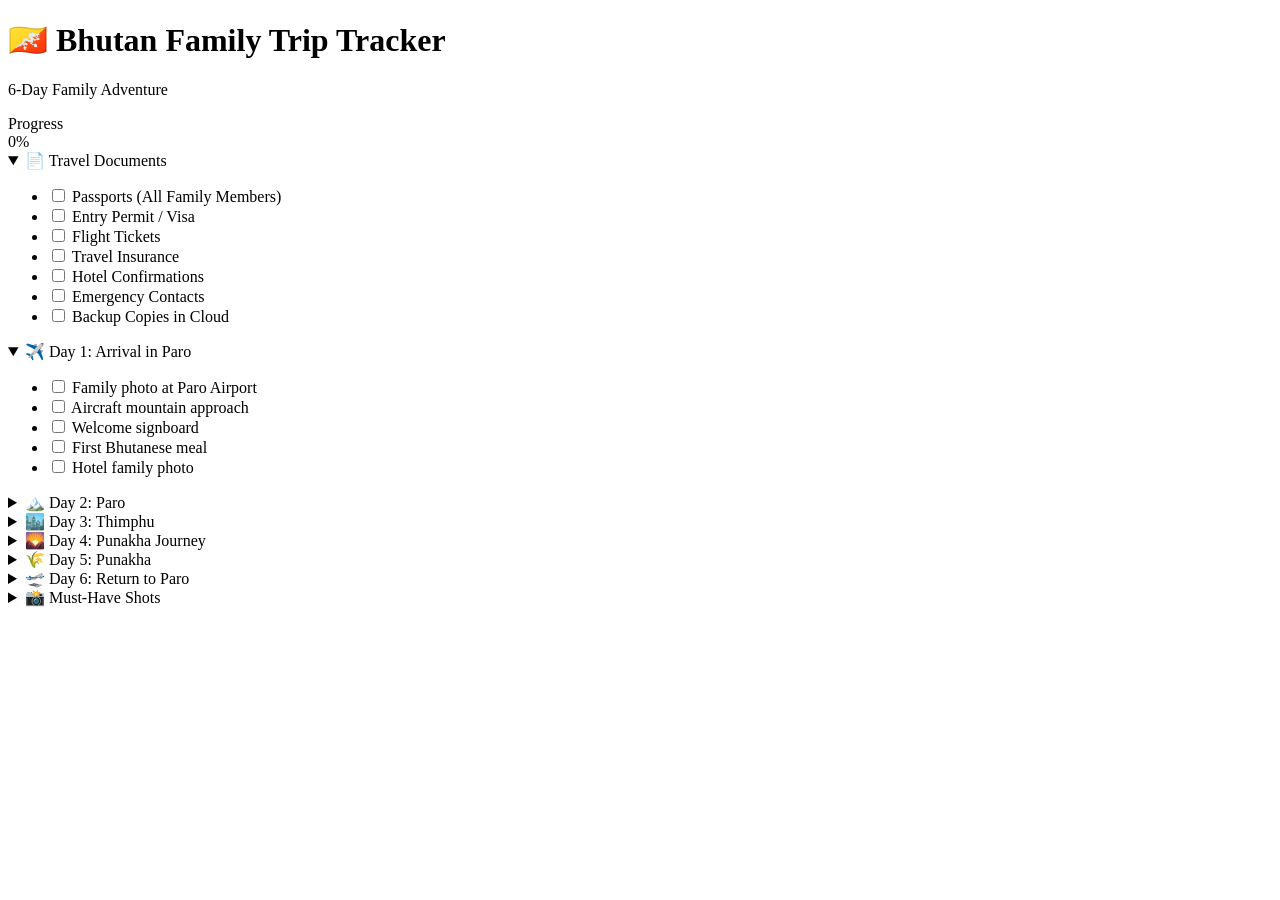
==== index.html @ db9e828f "Create index.html" ====
<!DOCTYPE html>
<html lang="en">
<head>
    <meta charset="UTF-8">
    <meta name="viewport" content="width=device-width, initial-scale=1.0">
    <title>Bhutan Family Trip Tracker</title>
    <stylesheet src="styles.css">
</head>
<body>

    <div class="container">

        <header>
            <h1>🇧🇹 Bhutan Family Trip Tracker</h1>
            <p>6-Day Family Adventure</p>

            <div class="progress-card">
                <span>Progress</span>
                <div class="progress-bar">
                    <div id="progress-fill"></div>
                </div>
                <span id="progress-text">0%</span>
            </div>
        </header>

        <details open>
            <summary>📄 Travel Documents</summary>
            <ul>
                <li><input type="checkbox"> Passports (All Family Members)</li>
                <li><input type="checkbox"> Entry Permit / Visa</li>
                <li><input type="checkbox"> Flight Tickets</li>
                <li><input type="checkbox"> Travel Insurance</li>
                <li><input type="checkbox"> Hotel Confirmations</li>
                <li><input type="checkbox"> Emergency Contacts</li>
                <li><input type="checkbox"> Backup Copies in Cloud</li>
            </ul>
        </details>

        <details open>
            <summary>✈️ Day 1: Arrival in Paro</summary>
            <ul>
                <li><input type="checkbox"> Family photo at Paro Airport</li>
                <li><input type="checkbox"> Aircraft mountain approach</li>
                <li><input type="checkbox"> Welcome signboard</li>
                <li><input type="checkbox"> First Bhutanese meal</li>
                <li><input type="checkbox"> Hotel family photo</li>
            </ul>
        </details>

        <details>
            <summary>🏔️ Day 2: Paro</summary>
            <ul>
                <li><input type="checkbox"> Tiger's Nest viewpoint</li>
                <li><input type="checkbox"> Family hiking photo</li>
                <li><input type="checkbox"> Prayer flags</li>
                <li><input type="checkbox"> Traditional architecture</li>
                <li><input type="checkbox"> Valley views</li>
            </ul>
        </details>

        <details>
            <summary>🏙️ Day 3: Thimphu</summary>
            <ul>
                <li><input type="checkbox"> Buddha Dordenma</li>
                <li><input type="checkbox"> Memorial Chorten</li>
                <li><input type="checkbox"> Clock Tower Square</li>
                <li><input type="checkbox"> Family street photo</li>
                <li><input type="checkbox"> Local handicrafts</li>
            </ul>
        </details>

        <details>
            <summary>🌄 Day 4: Punakha Journey</summary>
            <ul>
                <li><input type="checkbox"> Dochula Pass</li>
                <li><input type="checkbox"> 108 Chortens</li>
                <li><input type="checkbox"> Himalayan panorama</li>
                <li><input type="checkbox"> Suspension Bridge</li>
                <li><input type="checkbox"> Punakha Dzong</li>
            </ul>
        </details>

        <details>
            <summary>🌾 Day 5: Punakha</summary>
            <ul>
                <li><input type="checkbox"> Riverside scenery</li>
                <li><input type="checkbox"> Rice terraces</li>
                <li><input type="checkbox"> Mountain portrait</li>
                <li><input type="checkbox"> Village life</li>
                <li><input type="checkbox"> Sunset photo</li>
            </ul>
        </details>

        <details>
            <summary>🛫 Day 6: Return to Paro</summary>
            <ul>
                <li><input type="checkbox"> Traditional dress photo</li>
                <li><input type="checkbox"> Souvenirs photo</li>
                <li><input type="checkbox"> Airport farewell photo</li>
                <li><input type="checkbox"> Final family selfie</li>
            </ul>
        </details>

        <details>
            <summary>📸 Must-Have Shots</summary>
            <ul>
                <li><input type="checkbox"> Tiger's Nest Family Photo</li>
                <li><input type="checkbox"> Dochula Pass Family Photo</li>
                <li><input type="checkbox"> Punakha Dzong Family Photo</li>
                <li><input type="checkbox"> One Meal Photo Daily</li>
                <li><input type="checkbox"> One Sunrise/Sunset Daily</li>
                <li><input type="checkbox"> Selfie at Every Location</li>
            </ul>
        </details>

    </div>

<script>
const checkboxes = document.querySelectorAll("input[type='checkbox']");

checkboxes.forEach((box, index) => {
    const saved = localStorage.getItem("bhutan_" + index);

    if (saved === "true") {
        box.checked = true;
    }

    box.addEventListener("change", () => {
        localStorage.setItem("bhutan_" + index, box.checked);
        updateProgress();
    });
});

function updateProgress() {
    const total = checkboxes.length;
    const completed = document.querySelectorAll("input[type='checkbox'\]:checked").length;
    const percent = Math.round((completed / total) * 100);

    document.getElementById("progress-fill").style.width = percent + "%";
    document.getElementById("progress-text").innerText = percent + "%";
}

updateProgress();
</script>

</body>
</html>
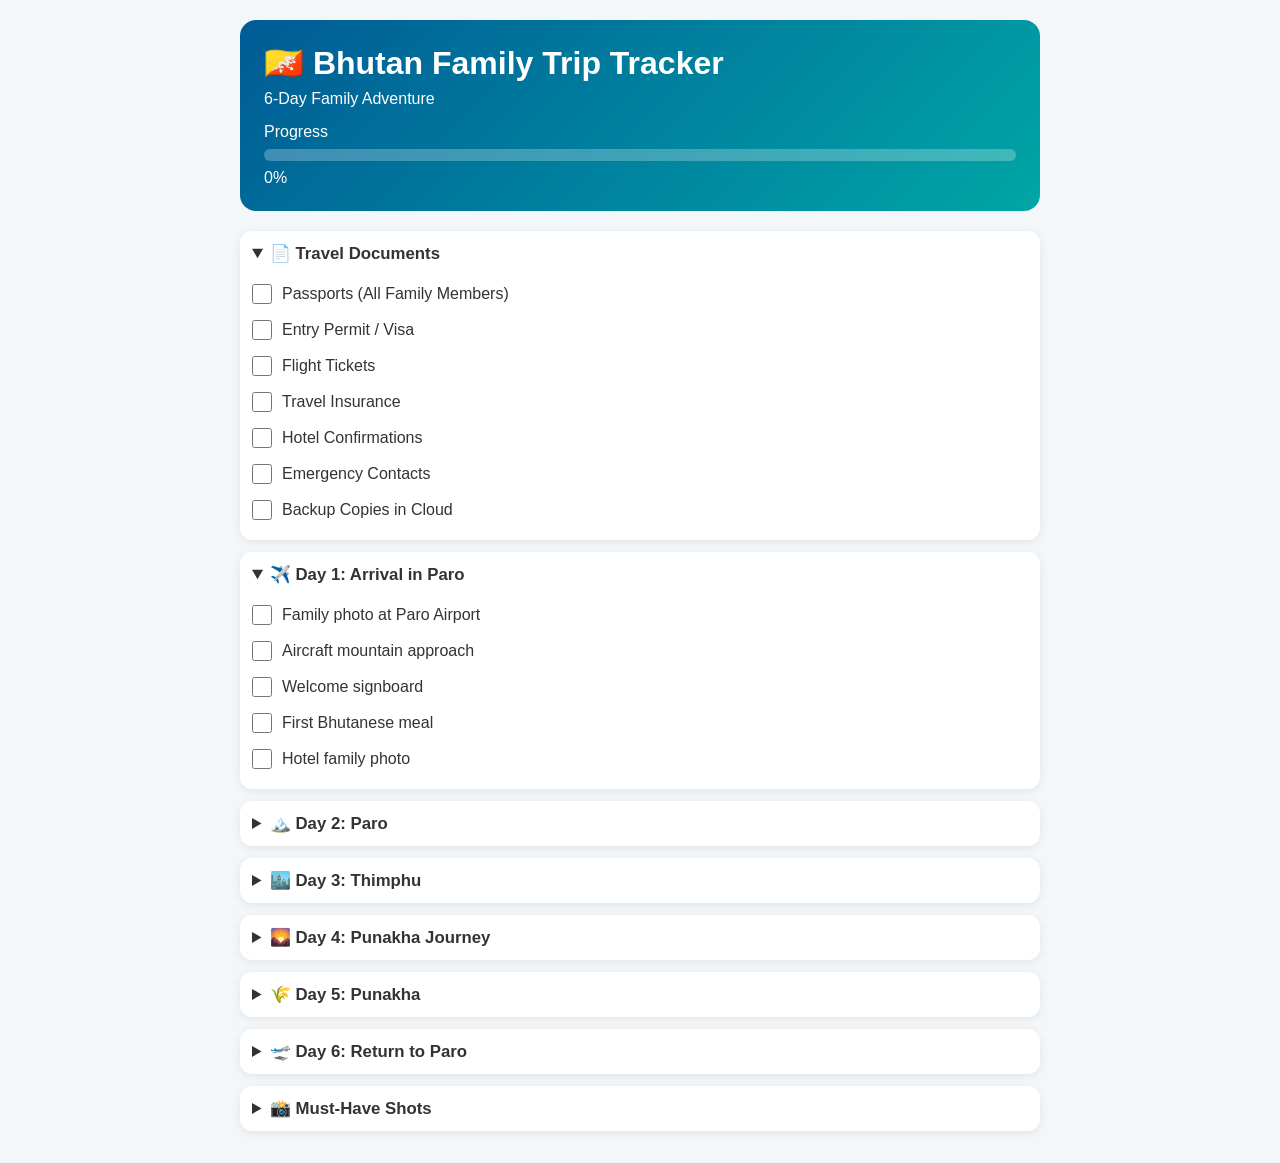
==== commit dce312ea: "Fix stylesheet link in index.html" ====
--- a/index.html
+++ b/index.html
@@ -4,7 +4,7 @@
     <meta charset="UTF-8">
     <meta name="viewport" content="width=device-width, initial-scale=1.0">
     <title>Bhutan Family Trip Tracker</title>
-    <stylesheet src="styles.css">
+    <link rel="stylesheet" href="styles.css">
 </head>
 <body>
 
--- a/styles.css
+++ b/styles.css
@@ -0,0 +1,91 @@
+* {
+    box-sizing: border-box;
+    margin: 0;
+    padding: 0;
+}
+
+body {
+    font-family: Segoe UI, Arial, sans-serif;
+    background: #f4f7fa;
+    color: #333;
+    padding: 20px;
+}
+
+.container {
+    max-width: 800px;
+    margin: auto;
+}
+
+header {
+    background: linear-gradient(135deg, #005b96, #00a6a6);
+    color: white;
+    padding: 24px;
+    border-radius: 16px;
+    margin-bottom: 20px;
+}
+
+header h1 {
+    margin-bottom: 8px;
+}
+
+.progress-card {
+    margin-top: 15px;
+}
+
+.progress-bar {
+    width: 100%;
+    height: 12px;
+    background: rgba(255,255,255,.25);
+    border-radius: 20px;
+    overflow: hidden;
+    margin: 8px 0;
+}
+
+#progress-fill {
+    width: 0%;
+    height: 100%;
+    background: #7CFC00;
+    transition: width 0.3s ease;
+}
+
+details {
+    background: white;
+    margin-bottom: 12px;
+    border-radius: 12px;
+    padding: 12px;
+    box-shadow: 0 2px 8px rgba(0,0,0,.08);
+}
+
+summary {
+    font-weight: 600;
+    cursor: pointer;
+    font-size: 1.05rem;
+}
+
+ul {
+    list-style: none;
+    margin-top: 12px;
+}
+
+li {
+    padding: 8px 0;
+    display: flex;
+    align-items: center;
+    gap: 10px;
+}
+
+input[type="checkbox"] {
+    width: 20px;
+    height: 20px;
+    accent-color: #008060;
+}
+
+@media (max-width: 600px) {
+    body {
+        padding: 10px;
+    }
+
+    summary {
+        font-size: 1rem;
+    }
+}
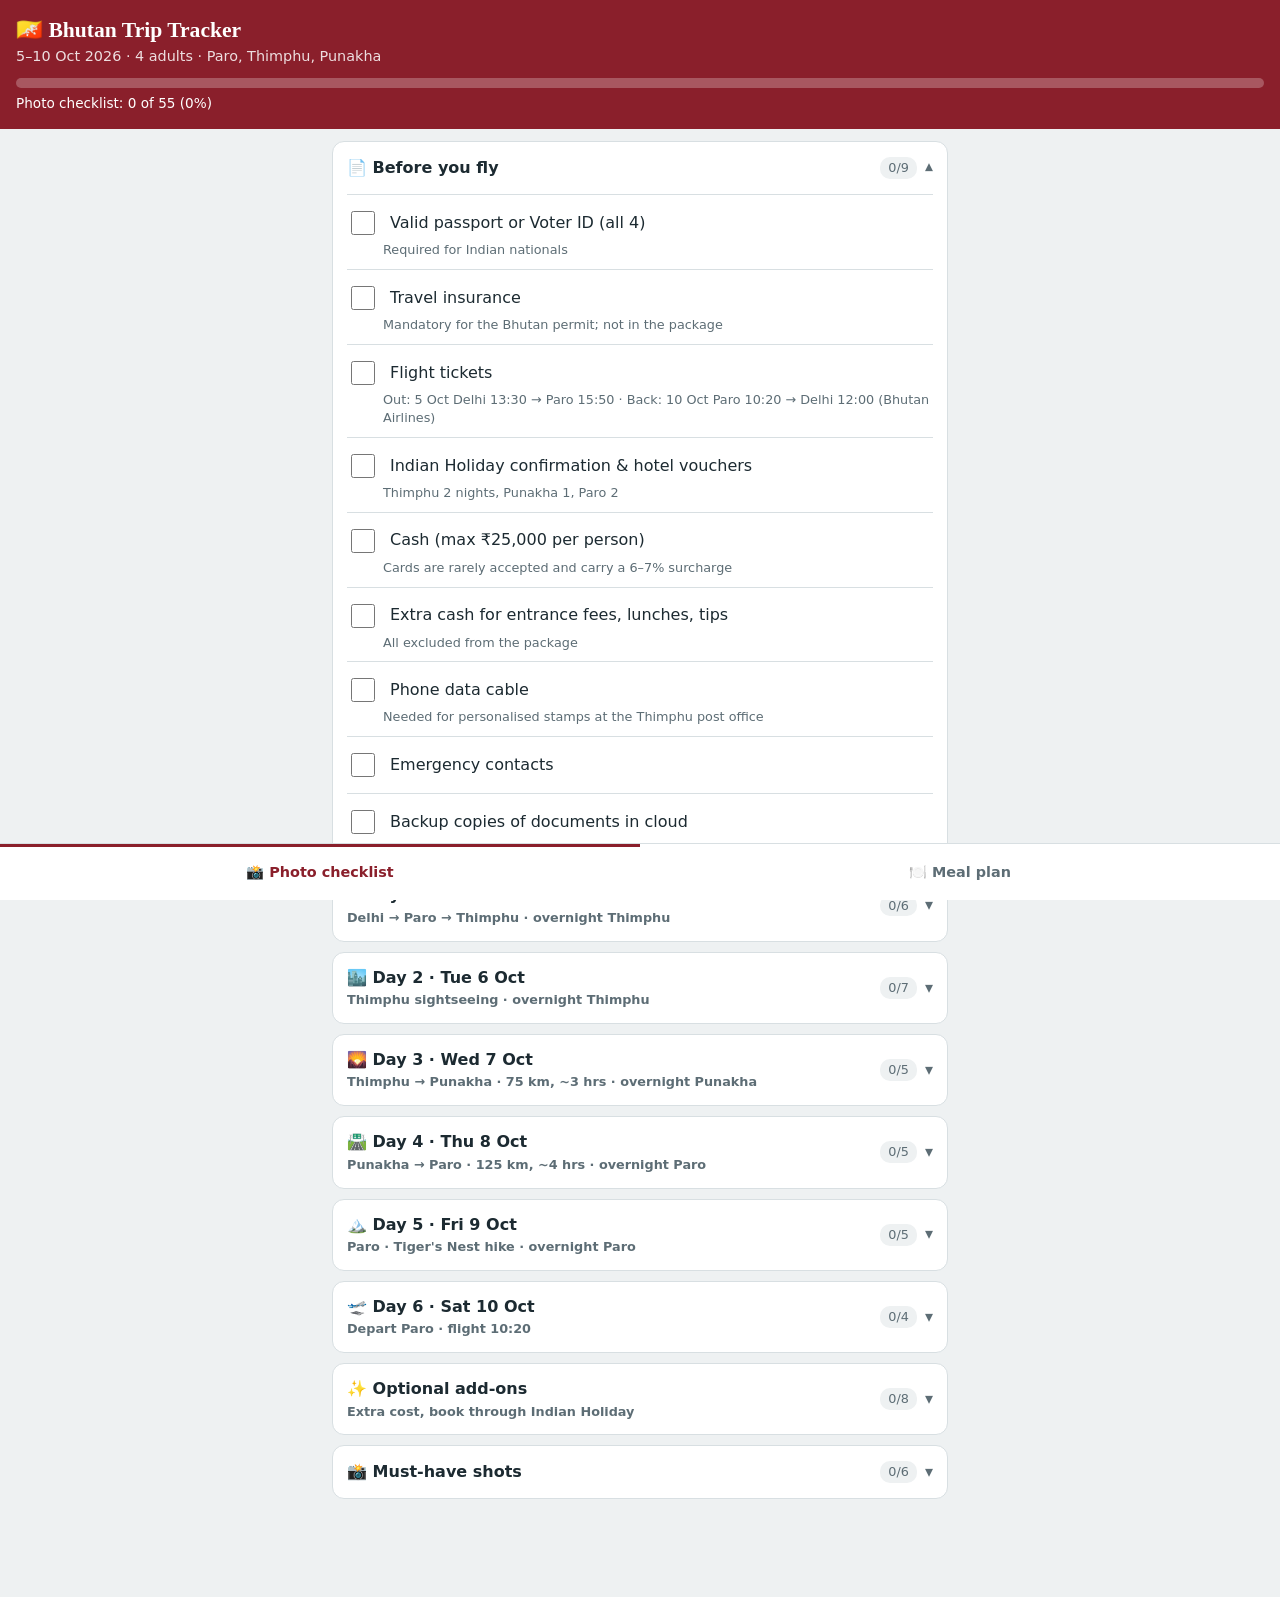
==== commit 0fb075d5: "Create index.html" ====
--- a/index.html
+++ b/index.html
@@ -1,147 +1,243 @@
 <!DOCTYPE html>
 <html lang="en">
 <head>
-    <meta charset="UTF-8">
-    <meta name="viewport" content="width=device-width, initial-scale=1.0">
-    <title>Bhutan Family Trip Tracker</title>
-    <link rel="stylesheet" href="styles.css">
+<meta charset="UTF-8">
+<meta name="viewport" content="width=device-width, initial-scale=1, viewport-fit=cover">
+<title>Bhutan Trip Tracker</title>
+<style>
+:root{--bg:#eef1f2;--card:#fff;--ink:#1c2a31;--mute:#5d6d75;--line:#d8dfe2;--maroon:#8a1f2b;--saffron:#e0a21b;--ok:#2f7d4f;--warn:#b3261e}
+*{box-sizing:border-box}
+html,body{margin:0}
+body{background:var(--bg);color:var(--ink);font:16px/1.4 system-ui,-apple-system,"Segoe UI",Roboto,sans-serif;padding-bottom:calc(76px + env(safe-area-inset-bottom,0px));-webkit-text-size-adjust:100%}
+header{background:var(--maroon);color:#fff;padding:calc(18px + env(safe-area-inset-top,0px)) 16px 16px}
+h1{font:700 1.35rem/1.2 Georgia,"Iowan Old Style",serif;margin:0}
+header p{margin:2px 0 12px;opacity:.85;font-size:.9rem}
+.bar{height:10px;background:rgba(255,255,255,.25);border-radius:6px;overflow:hidden}
+.bar i{display:block;height:100%;width:0;background:var(--saffron);transition:width .25s}
+#ptext{margin-top:6px;font-size:.85rem}
+main{padding:12px;max-width:640px;margin:0 auto}
+.tab{display:none}.tab.on{display:block}
+details{background:var(--card);border:1px solid var(--line);border-radius:12px;margin-bottom:10px;overflow:hidden}
+summary{list-style:none;cursor:pointer;padding:14px;font-weight:600;display:flex;justify-content:space-between;gap:8px;align-items:center;min-height:52px}
+summary::-webkit-details-marker{display:none}
+summary::after{content:"▾";color:var(--mute);transition:transform .2s}
+details[open]>summary::after{transform:rotate(180deg)}
+.cnt{margin-left:auto;font-weight:500;font-size:.8rem;color:var(--mute);background:var(--bg);border-radius:10px;padding:2px 8px}
+ul{list-style:none;margin:0;padding:0 14px 8px}
+li{border-top:1px solid var(--line);padding:4px 0}
+label{display:flex;gap:12px;align-items:center;min-height:48px;cursor:pointer}
+input[type=checkbox]{width:24px;height:24px;flex:none;accent-color:var(--maroon)}
+li.done label span.t{text-decoration:line-through;color:var(--mute)}
+small{display:block;margin:-6px 0 6px 36px;color:var(--mute);font-size:.8rem}
+.tools{margin:0 0 8px 36px;display:flex;flex-direction:column;gap:8px}
+.tools textarea{width:100%;font:inherit;font-size:.9rem;border:1px solid var(--line);border-radius:8px;padding:8px;min-height:44px}
+.tools input[type=file]{font-size:.85rem;max-width:100%}
+.tools img{max-width:100%;border-radius:8px}
+.map{text-decoration:none;font-size:1.1rem;padding:8px}
+.goals{background:var(--card);border:1px solid var(--line);border-radius:12px;padding:14px;margin-bottom:10px}
+.goals h2{font:700 1.05rem Georgia,serif;margin:0 0 10px}
+.g{margin-bottom:12px}
+.g .row{display:flex;justify-content:space-between;font-size:.9rem;margin-bottom:4px}
+.g .bar{background:var(--line)}
+.g .bar i{background:var(--ok)}.g.over .bar i{background:var(--warn)}.g.over .row b{color:var(--warn)}
+.mealh{font-weight:700;font-size:.8rem;color:var(--maroon);padding:12px 0 2px;border-top:1px solid var(--line)}
+.chips{display:flex;flex-wrap:wrap;gap:8px;padding:0 14px 14px}
+.chips span{background:#fbeceb;color:var(--warn);border-radius:16px;padding:6px 12px;font-size:.9rem}
+nav{position:fixed;left:0;right:0;bottom:0;display:flex;background:#fff;border-top:1px solid var(--line);padding-bottom:env(safe-area-inset-bottom,0px)}
+nav button{flex:1;border:0;background:none;font:600 .9rem system-ui;padding:14px 4px;min-height:56px;color:var(--mute)}
+nav button.on{color:var(--maroon);box-shadow:inset 0 3px var(--maroon)}
+:root:not([data-theme=light]){color-scheme:light}
+</style>
 </head>
 <body>
-
-    <div class="container">
-
-        <header>
-            <h1>🇧🇹 Bhutan Family Trip Tracker</h1>
-            <p>6-Day Family Adventure</p>
-
-            <div class="progress-card">
-                <span>Progress</span>
-                <div class="progress-bar">
-                    <div id="progress-fill"></div>
-                </div>
-                <span id="progress-text">0%</span>
-            </div>
-        </header>
-
-        <details open>
-            <summary>📄 Travel Documents</summary>
-            <ul>
-                <li><input type="checkbox"> Passports (All Family Members)</li>
-                <li><input type="checkbox"> Entry Permit / Visa</li>
-                <li><input type="checkbox"> Flight Tickets</li>
-                <li><input type="checkbox"> Travel Insurance</li>
-                <li><input type="checkbox"> Hotel Confirmations</li>
-                <li><input type="checkbox"> Emergency Contacts</li>
-                <li><input type="checkbox"> Backup Copies in Cloud</li>
-            </ul>
-        </details>
-
-        <details open>
-            <summary>✈️ Day 1: Arrival in Paro</summary>
-            <ul>
-                <li><input type="checkbox"> Family photo at Paro Airport</li>
-                <li><input type="checkbox"> Aircraft mountain approach</li>
-                <li><input type="checkbox"> Welcome signboard</li>
-                <li><input type="checkbox"> First Bhutanese meal</li>
-                <li><input type="checkbox"> Hotel family photo</li>
-            </ul>
-        </details>
-
-        <details>
-            <summary>🏔️ Day 2: Paro</summary>
-            <ul>
-                <li><input type="checkbox"> Tiger's Nest viewpoint</li>
-                <li><input type="checkbox"> Family hiking photo</li>
-                <li><input type="checkbox"> Prayer flags</li>
-                <li><input type="checkbox"> Traditional architecture</li>
-                <li><input type="checkbox"> Valley views</li>
-            </ul>
-        </details>
-
-        <details>
-            <summary>🏙️ Day 3: Thimphu</summary>
-            <ul>
-                <li><input type="checkbox"> Buddha Dordenma</li>
-                <li><input type="checkbox"> Memorial Chorten</li>
-                <li><input type="checkbox"> Clock Tower Square</li>
-                <li><input type="checkbox"> Family street photo</li>
-                <li><input type="checkbox"> Local handicrafts</li>
-            </ul>
-        </details>
-
-        <details>
-            <summary>🌄 Day 4: Punakha Journey</summary>
-            <ul>
-                <li><input type="checkbox"> Dochula Pass</li>
-                <li><input type="checkbox"> 108 Chortens</li>
-                <li><input type="checkbox"> Himalayan panorama</li>
-                <li><input type="checkbox"> Suspension Bridge</li>
-                <li><input type="checkbox"> Punakha Dzong</li>
-            </ul>
-        </details>
-
-        <details>
-            <summary>🌾 Day 5: Punakha</summary>
-            <ul>
-                <li><input type="checkbox"> Riverside scenery</li>
-                <li><input type="checkbox"> Rice terraces</li>
-                <li><input type="checkbox"> Mountain portrait</li>
-                <li><input type="checkbox"> Village life</li>
-                <li><input type="checkbox"> Sunset photo</li>
-            </ul>
-        </details>
-
-        <details>
-            <summary>🛫 Day 6: Return to Paro</summary>
-            <ul>
-                <li><input type="checkbox"> Traditional dress photo</li>
-                <li><input type="checkbox"> Souvenirs photo</li>
-                <li><input type="checkbox"> Airport farewell photo</li>
-                <li><input type="checkbox"> Final family selfie</li>
-            </ul>
-        </details>
-
-        <details>
-            <summary>📸 Must-Have Shots</summary>
-            <ul>
-                <li><input type="checkbox"> Tiger's Nest Family Photo</li>
-                <li><input type="checkbox"> Dochula Pass Family Photo</li>
-                <li><input type="checkbox"> Punakha Dzong Family Photo</li>
-                <li><input type="checkbox"> One Meal Photo Daily</li>
-                <li><input type="checkbox"> One Sunrise/Sunset Daily</li>
-                <li><input type="checkbox"> Selfie at Every Location</li>
-            </ul>
-        </details>
-
-    </div>
+<header>
+  <h1>🇧🇹 Bhutan Trip Tracker</h1>
+  <p>5–10 Oct 2026 · 4 adults · Paro, Thimphu, Punakha</p>
+  <div class="bar"><i id="pfill"></i></div>
+  <div id="ptext"></div>
+</header>
+<main>
+  <section id="tab-photo" class="tab on"></section>
+  <section id="tab-meal" class="tab"></section>
+</main>
+<nav>
+  <button data-tab="photo" class="on">📸 Photo checklist</button>
+  <button data-tab="meal">🍽️ Meal plan</button>
+</nav>
 
 <script>
-const checkboxes = document.querySelectorAll("input[type='checkbox']");
-
-checkboxes.forEach((box, index) => {
-    const saved = localStorage.getItem("bhutan_" + index);
-
-    if (saved === "true") {
-        box.checked = true;
-    }
-
-    box.addEventListener("change", () => {
-        localStorage.setItem("bhutan_" + index, box.checked);
-        updateProgress();
-    });
+const PHOTO=[
+ {id:'docs',t:'📄 Before you fly',open:1,items:[
+  ['Valid passport or Voter ID (all 4)','Required for Indian nationals'],
+  ['Travel insurance','Mandatory for the Bhutan permit; not in the package'],
+  ['Flight tickets','Out: 5 Oct Delhi 13:30 → Paro 15:50 · Back: 10 Oct Paro 10:20 → Delhi 12:00 (Bhutan Airlines)'],
+  ['Indian Holiday confirmation & hotel vouchers','Thimphu 2 nights, Punakha 1, Paro 2'],
+  ['Cash (max ₹25,000 per person)','Cards are rarely accepted and carry a 6–7% surcharge'],
+  ['Extra cash for entrance fees, lunches, tips','All excluded from the package'],
+  ['Phone data cable','Needed for personalised stamps at the Thimphu post office'],
+  'Emergency contacts','Backup copies of documents in cloud']},
+ {id:'d1',t:'✈️ Day 1 · Mon 5 Oct',date:'2026-10-05',sub:'Delhi → Paro → Thimphu · overnight Thimphu',items:[
+  'Group photo at Delhi airport',
+  'Himalayan range from the plane window',
+  'Paro Airport arrival',
+  ['Meet your representative at the exit gate','Drive to Thimphu'],
+  ['Thimphu Craft Bazaar walk','A few minutes from downtown hotels'],
+  'Hotel photo in Thimphu']},
+ {id:'d2',t:'🏙️ Day 2 · Tue 6 Oct',date:'2026-10-06',sub:'Thimphu sightseeing · overnight Thimphu',items:[
+  ['Motithang Takin Preserve','Bhutan\'s national animal'],
+  ['BBS Tower (Sangaygang viewpoint)','2,865 m · view over all of Thimphu'],
+  ['Simply Bhutan Museum','9:00–17:00'],
+  ['Memorial Chorten','9:00–17:00 (summer), until 16:00 (winter)'],
+  ['Buddha Point (Kuensel Phodrang)','Largest Buddha statue in the country'],
+  ['Changangkha Lhakhang','One of the oldest monasteries in the valley'],
+  ['Trashichhoedzong','Weekdays: opens after 17:30 (summer) / 16:30 (winter)']]},
+ {id:'d3',t:'🌄 Day 3 · Wed 7 Oct',date:'2026-10-07',sub:'Thimphu → Punakha · 75 km, ~3 hrs · overnight Punakha',items:[
+  ['Dochula Pass (3,080 m)','Chortens, prayer flags, eastern Himalaya peaks on a clear day'],
+  ['Punakha Dzong','Open 11:00–13:00 and 15:00–17:00'],
+  ['Punakha Suspension Bridge','Longest in Bhutan, 180 m'],
+  ['Chimi Lakhang','Open 9:00–12:00 and 13:00–16:00'],
+  ['Rice-field walk through Pana village','About 1.5 hrs round trip']]},
+ {id:'d4',t:'🛣️ Day 4 · Thu 8 Oct',date:'2026-10-08',sub:'Punakha → Paro · 125 km, ~4 hrs · overnight Paro',items:[
+  'Wang Chhu and Paro Chhu valley drive',
+  ['Simtokha Dzong','En route · 9:00–17:00 summer, until 16:00 winter'],
+  ['Ta Dzong (National Museum)','9:00–17:00'],
+  ['Rinpung Dzong','Short walk down from Ta Dzong · closed weekends'],
+  'Paro hotel photo']},
+ {id:'d5',t:'🏔️ Day 5 · Fri 9 Oct',date:'2026-10-09',sub:'Paro · Tiger\'s Nest hike · overnight Paro',items:[
+  ['Tiger\'s Nest (Taktshang) viewpoint','~5 hr hike · 900 m above the valley · 9:00–17:00'],
+  ['Group photo at Tiger\'s Nest','Pony only goes from base to cafeteria, not down'],
+  ['Kyichu Lhakhang','7th-century temple, on the way back'],
+  'Paro main street and market walk',
+  'Sunset in Paro valley']},
+ {id:'d6',t:'🛫 Day 6 · Sat 10 Oct',date:'2026-10-10',sub:'Depart Paro · flight 10:20',items:[
+  ['Early or packed breakfast','Drive to the airport'],
+  'Souvenirs photo',
+  'Farewell photo with your guide',
+  'Final group selfie at Paro Airport']},
+ {id:'opt',t:'✨ Optional add-ons',sub:'Extra cost, book through Indian Holiday',items:[
+  ['Try on Gho and Kira','₹750 per person'],
+  ['Archery at Paro Archery Ground','₹1,000 per person'],
+  ['Light 108 lamps at a temple','₹1,000 per person'],
+  ['Personalised stamps at Thimphu post office','About ₹1,000 per person'],
+  ['Visit Bhutan Animal Rescue and Care (BARC)','Free; a donation is expected'],
+  ['Farm house visit in Paro','₹500 · hot stone bath ₹2,000–2,500'],
+  ['Khuru (dart game) in Paro','₹1,000 per person for half an hour'],
+  ['River rafting in Punakha','₹10,000 per raft, up to 6 people']]},
+ {id:'must',t:'📸 Must-have shots',items:[
+  'Tiger\'s Nest group photo','Dochula Pass group photo','Punakha Dzong group photo',
+  'One meal photo daily','One sunrise or sunset daily','Selfie at every location']}
+];
+const MEALS=[
+ ['Breakfast (hotel)',[
+  {n:'1 scoop whey protein',k:120,p:24,note:'Brand / flavor used'},
+  {n:'Vegetable omelette (4 eggs)',k:320,p:24},
+  {n:'Oats (40g)',k:150,p:5,f:4},
+  {n:'Apple',k:95,f:4}]],
+ ['Morning snack',[
+  {n:'Greek yogurt / dahi',k:150,p:15},
+  {n:'Roasted chana (50g)',k:180,p:10,f:8}]],
+ ['Lunch (on your own)',[
+  {n:'Chicken momos (10 pcs)',k:450,p:35,map:'Chicken momos Bhutan',photo:1},
+  {n:'Vegetable soup',k:50,p:2},
+  {n:'Side salad',k:30,f:2}]],
+ ['Afternoon',[
+  {n:'Second scoop whey',k:120,p:24},
+  {n:'Orange or pear',k:80,f:4}]],
+ ['Dinner (hotel)',[
+  {n:'Grilled chicken (200g)',k:330,p:60,photo:1},
+  {n:'Stir-fried vegetables',k:100,f:5}]]
+];
+const HUNT=['Chicken momos','Jasha maru','Bhutanese mushroom dish','Fresh yak yogurt','Local apple','Pear','Vegetable soup','Boiled eggs','Grilled chicken','Roasted chana snack'];
+const LIMIT=['Ema datshi (watch portions)','Kewa datshi','Shamu datshi','Butter tea','Fried momos','Fried noodles','Sugary drinks','Bakery desserts'];
+const GOALS={k:1900,p:150,f:25};
+
+const today=new Date().toLocaleDateString('en-CA');
+const get=(k,d)=>{try{const v=localStorage.getItem(k);return v===null?d:JSON.parse(v)}catch(e){return d}};
+const set=(k,v)=>{try{localStorage.setItem(k,JSON.stringify(v))}catch(e){}};
+const TRIP='bhutan3:trip', DAY='bhutan3:day:'+today;
+let trip=get(TRIP,{}), day=get(DAY,{});
+const save=()=>{set(TRIP,trip);set(DAY,day)};
+
+// ---------- Photo checklist ----------
+function renderPhoto(){
+  document.getElementById('tab-photo').innerHTML=PHOTO.map(g=>`
+  <details ${(g.open||g.date===today)?'open':''}><summary><span>${g.t}${g.date===today?' <small style="display:inline;margin:0;color:var(--maroon)">· today</small>':''}${g.sub?`<small style="margin:2px 0 0">${g.sub}</small>`:''}</span><span class="cnt" data-cnt="${g.id}"></span></summary><ul>
+  ${g.items.map((x,i)=>{const id=g.id+i,lab=Array.isArray(x)?x[0]:x,hint=Array.isArray(x)?x[1]:'';return `<li><label><input type="checkbox" data-s="trip" data-id="${id}" ${trip[id]?'checked':''}><span class="t">${lab}</span></label>${hint?`<small>${hint}</small>`:''}</li>`}).join('')}
+  </ul></details>`).join('');
+}
+
+// ---------- Meal plan ----------
+let mi=0;
+function renderMeal(){
+  const meals=MEALS.map(([name,items])=>`<div class="mealh">${name}</div>`+items.map(it=>{
+    const id='m'+(mi++);it.id=id;
+    const macro=[it.k+' kcal',it.p?it.p+'g protein':'',it.f?it.f+'g fiber':''].filter(Boolean).join(' · ');
+    return `<li><label><input type="checkbox" data-s="day" data-id="${id}" ${day[id]?'checked':''}><span class="t">${it.n}</span>${it.map?`<a class="map" target="_blank" rel="noopener" href="https://maps.google.com/?q=${encodeURIComponent(it.map)}" onclick="event.stopPropagation()">📍</a>`:''}</label>
+    <small>${macro}</small>
+    ${(it.note||it.photo)?`<div class="tools">
+      ${it.note?`<textarea data-note="${id}" placeholder="${it.note}">${day['n'+id]||''}</textarea>`:''}
+      ${it.photo?`<input type="file" accept="image/*" capture="environment" data-photo="${id}"><img id="img-${id}" alt="" ${day['p'+id]?`src="${day['p'+id]}"`:'hidden'}>`:''}
+    </div>`:''}</li>`}).join('')).join('');
+  document.getElementById('tab-meal').innerHTML=`
+  <div class="goals" style="font-size:.9rem;color:var(--mute)">Your package includes breakfast and dinner at the hotel. Lunches are on you, so plan those around each day's sightseeing.</div>
+  <div class="goals"><h2>🎯 Daily targets</h2>
+    <div class="g" id="g-k"></div><div class="g" id="g-p"></div><div class="g" id="g-f"></div>
+    <ul style="padding:0">
+      <li><label><input type="checkbox" data-s="day" data-id="water" ${day.water?'checked':''}><span class="t">Water ≥ 3 litres</span></label></li>
+      <li><label><input type="checkbox" data-s="day" data-id="steps" ${day.steps?'checked':''}><span class="t">10,000+ steps</span></label></li>
+    </ul></div>
+  <details open><summary>🍽️ High-protein food tracker<span class="cnt" data-cnt="meals"></span></summary><ul>${meals}</ul></details>
+  <details><summary>🇧🇹 Bhutan food hunt<span class="cnt" data-cnt="hunt"></span></summary><ul>
+    ${HUNT.map((x,i)=>`<li><label><input type="checkbox" data-s="trip" data-id="h${i}" ${trip['h'+i]?'checked':''}><span class="t">${x}</span></label></li>`).join('')}</ul></details>
+  <details><summary>⚠️ Foods to limit</summary><div class="chips" style="padding-top:4px">${LIMIT.map(x=>`<span>${x}</span>`).join('')}</div></details>`;
+}
+
+function goalBar(id,label,val,goal,unit,max){
+  const pct=Math.min(100,val/goal*100), over=max&&val>goal;
+  const el=document.getElementById(id);
+  el.className='g'+(over?' over':'');
+  el.innerHTML=`<div class="row"><span>${label} ${max?'≤':'≥'} ${goal}${unit}</span><b>${val}${unit}</b></div><div class="bar"><i style="width:${pct}%"></i></div>`;
+}
+
+function update(){
+  // meal totals
+  const all=MEALS.flatMap(m=>m[1]);let k=0,p=0,f=0,mc=0;
+  all.forEach(it=>{if(day[it.id]){k+=it.k||0;p+=it.p||0;f+=it.f||0;mc++}});
+  goalBar('g-k','Calories',k,GOALS.k,' kcal',true);
+  goalBar('g-p','Protein',p,GOALS.p,'g');
+  goalBar('g-f','Fiber',f,GOALS.f,'g');
+  // counts
+  PHOTO.forEach(g=>{const n=g.items.filter((_,i)=>trip[g.id+i]).length;const c=document.querySelector(`[data-cnt="${g.id}"]`);if(c)c.textContent=n+'/'+g.items.length});
+  document.querySelector('[data-cnt="meals"]').textContent=mc+'/'+all.length;
+  document.querySelector('[data-cnt="hunt"]').textContent=HUNT.filter((_,i)=>trip['h'+i]).length+'/'+HUNT.length;
+  document.querySelectorAll('li').forEach(li=>{const c=li.querySelector('input[type=checkbox]');if(c)li.classList.toggle('done',c.checked)});
+  // header progress for active tab
+  const photoTotal=PHOTO.reduce((a,g)=>a+g.items.length,0), photoDone=PHOTO.reduce((a,g)=>a+g.items.filter((_,i)=>trip[g.id+i]).length,0);
+  const onMeal=document.getElementById('tab-meal').classList.contains('on');
+  const done=onMeal?mc:photoDone,total=onMeal?all.length:photoTotal,pct=Math.round(done/total*100);
+  document.getElementById('pfill').style.width=pct+'%';
+  document.getElementById('ptext').textContent=(onMeal?'Meals eaten today: ':'Photo checklist: ')+done+' of '+total+' ('+pct+'%)';
+}
+
+function shrink(file,cb){
+  const r=new FileReader();
+  r.onload=()=>{const im=new Image();im.onload=()=>{const s=Math.min(1,480/im.width),c=document.createElement('canvas');c.width=im.width*s;c.height=im.height*s;c.getContext('2d').drawImage(im,0,0,c.width,c.height);cb(c.toDataURL('image/jpeg',.6))};im.src=r.result};
+  r.readAsDataURL(file);
+}
+
+document.addEventListener('change',e=>{
+  const t=e.target;
+  if(t.dataset.s){(t.dataset.s==='trip'?trip:day)[t.dataset.id]=t.checked;save();update()}
+  if(t.dataset.photo){const id=t.dataset.photo;shrink(t.files[0],u=>{const img=document.getElementById('img-'+id);img.src=u;img.hidden=false;day['p'+id]=u;save()})}
 });
-
-function updateProgress() {
-    const total = checkboxes.length;
-    const completed = document.querySelectorAll("input[type='checkbox'\]:checked").length;
-    const percent = Math.round((completed / total) * 100);
-
-    document.getElementById("progress-fill").style.width = percent + "%";
-    document.getElementById("progress-text").innerText = percent + "%";
-}
-
-updateProgress();
+document.addEventListener('input',e=>{if(e.target.dataset.note){day['n'+e.target.dataset.note]=e.target.value;save()}});
+document.querySelectorAll('nav button').forEach(b=>b.onclick=()=>{
+  document.querySelectorAll('nav button').forEach(x=>x.classList.toggle('on',x===b));
+  document.querySelectorAll('.tab').forEach(s=>s.classList.toggle('on',s.id==='tab-'+b.dataset.tab));
+  scrollTo(0,0);update();
+});
+
+renderPhoto();renderMeal();update();
 </script>
-
 </body>
 </html>
